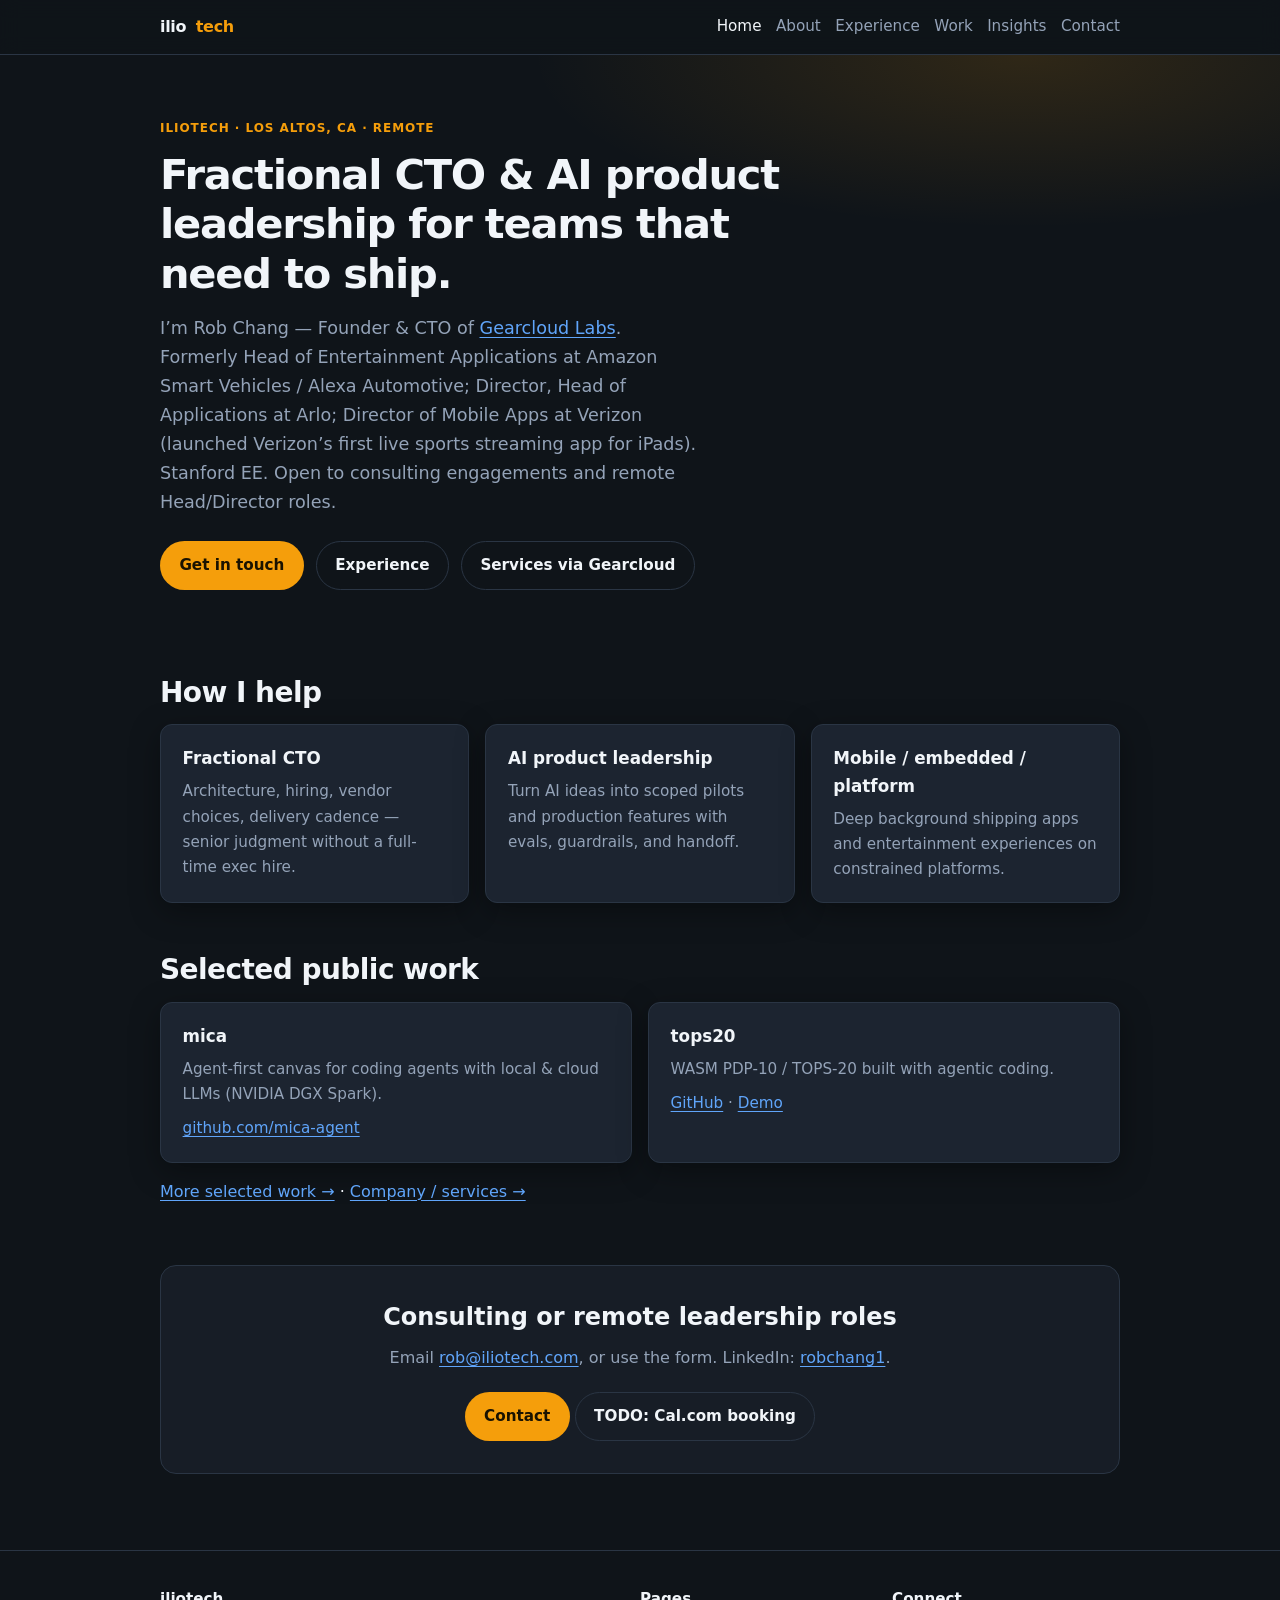
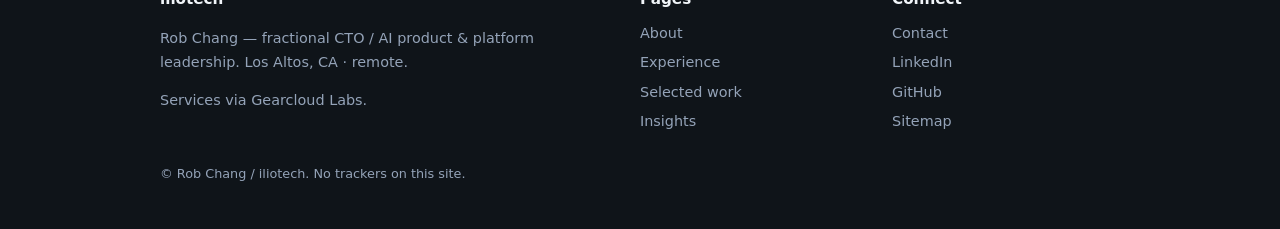
==== index.html @ ff304807 "Initial site" ====
<!DOCTYPE html>
<html lang="en">
<head>
  <meta charset="utf-8">
  <meta name="viewport" content="width=device-width, initial-scale=1">
  <title>Rob Chang — iliotech | Fractional CTO &amp; AI product leadership</title>
  <meta name="description" content="Fractional CTO / AI product &amp; mobile-embedded platform leader. Open to consulting and remote Head/Director roles. Stanford EE. Los Altos, CA.">
  <meta name="author" content="Rob Chang">
  <link rel="canonical" href="https://iliotech.com/">
  <meta name="robots" content="index,follow">
  <meta property="og:type" content="website">
  <meta property="og:site_name" content="iliotech">
  <meta property="og:title" content="Rob Chang — iliotech | Fractional CTO &amp; AI product leadership">
  <meta property="og:description" content="Fractional CTO / AI product &amp; mobile-embedded platform leader. Open to consulting and remote Head/Director roles. Stanford EE. Los Altos, CA.">
  <meta property="og:url" content="https://iliotech.com/">
  <meta property="og:image" content="https://iliotech.com/assets/og-default.svg">
  <meta name="twitter:card" content="summary_large_image">
  <meta name="twitter:title" content="Rob Chang — iliotech | Fractional CTO &amp; AI product leadership">
  <meta name="twitter:description" content="Fractional CTO / AI product &amp; mobile-embedded platform leader. Open to consulting and remote Head/Director roles. Stanford EE. Los Altos, CA.">
  <meta name="twitter:image" content="https://iliotech.com/assets/og-default.svg">
  <link rel="icon" href="./favicon.svg" type="image/svg+xml">
  <link rel="stylesheet" href="./css/styles.css">
  
<script type="application/ld+json">
{
  "@context": "https://schema.org",
  "@graph": [
    {
      "@type": "Person",
      "@id": "https://iliotech.com/#rob",
      "name": "Rob Chang",
      "jobTitle": "Fractional CTO / AI Product & Platform Leader",
      "url": "https://iliotech.com",
      "email": "rob@iliotech.com",
      "address": {
        "@type": "PostalAddress",
        "addressLocality": "Los Altos",
        "addressRegion": "CA",
        "addressCountry": "US"
      },
      "alumniOf": { "@type": "CollegeOrUniversity", "name": "Stanford University" },
      "worksFor": {
        "@type": "Organization",
        "name": "Gearcloud Labs",
        "url": "https://gearcloudlabs.com"
      },
      "sameAs": [
        "https://www.linkedin.com/in/robchang1",
        "https://github.com/robchang",
        "https://gearcloudlabs.com"
      ]
    },
    {
      "@type": "ProfessionalService",
      "@id": "https://iliotech.com/#consulting",
      "name": "iliotech",
      "url": "https://iliotech.com",
      "provider": { "@id": "https://iliotech.com/#rob" },
      "serviceType": [
        "Fractional CTO",
        "AI Product Leadership",
        "Mobile and Embedded Platform Leadership"
      ],
      "areaServed": "US"
    }
  ]
}
</script>

  <!-- TODO: privacy-friendly analytics (Plausible or GoatCounter). Example:
  <script defer data-domain="iliotech.com" src="https://plausible.io/js/script.js"></script>
  -->
</head>

<body>

<a class="skip-link" href="#main">Skip to content</a>
<header class="site-header">
  <div class="wrap nav">
    <a class="brand" href="./">ilio<span class="dot">tech</span></a>
    <button type="button" class="nav-toggle" aria-expanded="false" aria-controls="nav-menu">Menu</button>
    <nav aria-label="Primary" id="nav-menu" class="nav-links-wrap">
      <ul class="nav-links">
        <li><a href="./" aria-current="page">Home</a></li><li><a href="./about/">About</a></li><li><a href="./experience/">Experience</a></li><li><a href="./work/">Work</a></li><li><a href="./insights/">Insights</a></li><li><a href="./contact/">Contact</a></li>
      </ul>
    </nav>
  </div>
</header>

<main id="main">
  <section class="hero">
    <div class="wrap">
      <p class="eyebrow">iliotech &middot; Los Altos, CA &middot; remote</p>
      <h1>Fractional CTO &amp; AI product leadership for teams that need to ship.</h1>
      <p class="lede">I&rsquo;m Rob Chang &mdash; Founder &amp; CTO of <a href="https://gearcloudlabs.com">Gearcloud Labs</a>. Formerly Head of Entertainment Applications at Amazon Smart Vehicles / Alexa Automotive; Director, Head of Applications at Arlo; Director of Mobile Apps at Verizon (launched Verizon&rsquo;s first live sports streaming app for iPads). Stanford EE. Open to consulting engagements and remote Head/Director roles.</p>
      <div class="hero-cta">
        <a class="btn btn-primary" href="./contact/" data-utm-pass>Get in touch</a>
        <a class="btn btn-ghost" href="./experience/">Experience</a>
        <a class="btn btn-ghost" href="https://gearcloudlabs.com/offers/">Services via Gearcloud</a>
      </div>
    </div>
  </section>

  <section class="section">
    <div class="wrap">
      <h2 class="section-title">How I help</h2>
      <div class="grid-3">
        <article class="card">
          <h3>Fractional CTO</h3>
          <p>Architecture, hiring, vendor choices, delivery cadence &mdash; senior judgment without a full-time exec hire.</p>
        </article>
        <article class="card">
          <h3>AI product leadership</h3>
          <p>Turn AI ideas into scoped pilots and production features with evals, guardrails, and handoff.</p>
        </article>
        <article class="card">
          <h3>Mobile / embedded / platform</h3>
          <p>Deep background shipping apps and entertainment experiences on constrained platforms.</p>
        </article>
      </div>
    </div>
  </section>

  <section class="section" style="padding-top:0">
    <div class="wrap">
      <h2 class="section-title">Selected public work</h2>
      <div class="grid-2">
        <article class="card">
          <h3>mica</h3>
          <p>Agent-first canvas for coding agents with local &amp; cloud LLMs (NVIDIA DGX Spark).</p>
          <p style="margin-top:.6rem"><a href="https://github.com/mica-agent" rel="noopener">github.com/mica-agent</a></p>
        </article>
        <article class="card">
          <h3>tops20</h3>
          <p>WASM PDP-10 / TOPS-20 built with agentic coding.</p>
          <p style="margin-top:.6rem"><a href="https://github.com/robchang/tops20" rel="noopener">GitHub</a> &middot; <a href="https://huggingface.co/spaces/robchang/tops20" rel="noopener">Demo</a></p>
        </article>
      </div>
      <p style="margin-top:1rem"><a href="./work/">More selected work &rarr;</a> &middot; <a href="https://gearcloudlabs.com">Company / services &rarr;</a></p>
    </div>
  </section>

  <section class="section" style="padding-top:0">
    <div class="wrap">
      <div class="cta-band">
        <h2>Consulting or remote leadership roles</h2>
        <p>Email <a href="mailto:rob@iliotech.com">rob@iliotech.com</a>, or use the form. LinkedIn: <a href="https://www.linkedin.com/in/robchang1" rel="noopener">robchang1</a>.</p>
        <a class="btn btn-primary" href="./contact/" data-utm-pass>Contact</a>
        <a class="btn btn-ghost" href="#TODO-cal-com-booking-link">TODO: Cal.com booking</a>
      </div>
    </div>
  </section>
</main>

<footer class="site-footer">
  <div class="wrap footer-grid">
    <div>
      <h4>iliotech</h4>
      <p>Rob Chang &mdash; fractional CTO / AI product &amp; platform leadership. Los Altos, CA &middot; remote.</p>
      <p>Services via <a href="https://gearcloudlabs.com">Gearcloud Labs</a>.</p>
    </div>
    <div>
      <h4>Pages</h4>
      <ul>
        <li><a href="./about/">About</a></li>
        <li><a href="./experience/">Experience</a></li>
        <li><a href="./work/">Selected work</a></li>
        <li><a href="./insights/">Insights</a></li>
      </ul>
    </div>
    <div>
      <h4>Connect</h4>
      <ul>
        <li><a href="./contact/">Contact</a></li>
        <li><a href="https://www.linkedin.com/in/robchang1" rel="noopener">LinkedIn</a></li>
        <li><a href="https://github.com/robchang" rel="noopener">GitHub</a></li>
        <li><a href="./sitemap.xml">Sitemap</a></li>
      </ul>
    </div>
  </div>
  <div class="wrap" style="margin-top:1.5rem;font-size:.8rem">
    <p>&copy; Rob Chang / iliotech. No trackers on this site.</p>
  </div>
</footer>
<script src="./js/main.js" defer></script>

</body>
</html>
---- css/styles.css ----
/* iliotech — personal consulting brand; related to Gearcloud but warmer */
:root {
  --bg: #0f1419;
  --bg-elev: #171d26;
  --bg-card: #1c2430;
  --border: #2a3544;
  --text: #f1f5f9;
  --muted: #94a3b8;
  --accent: #f59e0b;
  --accent-2: #60a5fa;
  --accent-soft: rgba(245, 158, 11, 0.12);
  --warn: #fbbf24;
  --radius: 12px;
  --max: 960px;
  --font: system-ui, -apple-system, "Segoe UI", Roboto, Ubuntu, Cantarell, "Noto Sans", sans-serif;
  --mono: ui-monospace, "SF Mono", Menlo, Consolas, monospace;
  --shadow: 0 8px 30px rgba(0,0,0,.35);
}
*, *::before, *::after { box-sizing: border-box; }
html { scroll-behavior: smooth; }
body {
  margin: 0; font-family: var(--font); background: var(--bg); color: var(--text);
  line-height: 1.65; -webkit-font-smoothing: antialiased;
}
img, svg { max-width: 100%; height: auto; display: block; }
a { color: var(--accent-2); text-decoration-thickness: 1px; text-underline-offset: 3px; }
a:hover { color: var(--accent); }
a:focus-visible, button:focus-visible, input:focus-visible, textarea:focus-visible {
  outline: 2px solid var(--accent); outline-offset: 3px;
}
.skip-link {
  position: absolute; left: -9999px; top: 0; background: var(--accent); color: #1a1200;
  padding: .5rem 1rem; z-index: 100;
}
.skip-link:focus { left: 1rem; top: 1rem; }
.wrap { width: min(100% - 2rem, var(--max)); margin-inline: auto; }
.site-header {
  position: sticky; top: 0; z-index: 50;
  background: rgba(15,20,25,.9); backdrop-filter: blur(10px);
  border-bottom: 1px solid var(--border);
}
.nav {
  display: flex; align-items: center; justify-content: space-between;
  gap: 1rem; padding: .85rem 0; flex-wrap: wrap;
}
.brand {
  display: flex; align-items: center; gap: .6rem;
  color: var(--text); text-decoration: none; font-weight: 700; letter-spacing: -.02em;
}
.brand span.dot { color: var(--accent); }
.nav-links {
  display: flex; flex-wrap: wrap; gap: .35rem .9rem; list-style: none; margin: 0; padding: 0;
  font-size: .95rem;
}
.nav-links a { color: var(--muted); text-decoration: none; }
.nav-links a:hover, .nav-links a[aria-current="page"] { color: var(--text); }
.btn {
  display: inline-flex; align-items: center; justify-content: center; gap: .4rem;
  padding: .7rem 1.15rem; border-radius: 999px; border: 1px solid transparent;
  font-weight: 600; font-size: .95rem; text-decoration: none; cursor: pointer;
  transition: transform .15s ease, background .15s ease;
}
.btn:hover { transform: translateY(-1px); }
.btn-primary { background: var(--accent); color: #1a1200; }
.btn-primary:hover { background: #fbbf24; color: #1a1200; }
.btn-ghost { background: transparent; color: var(--text); border-color: var(--border); }
.btn-ghost:hover { border-color: var(--accent); color: var(--accent); }
.hero {
  padding: 3.25rem 0 2.25rem;
  background: radial-gradient(ellipse 70% 55% at 80% 0%, rgba(245,158,11,.14), transparent 55%);
}
.hero h1 {
  font-size: clamp(1.75rem, 4.5vw, 2.6rem); line-height: 1.18;
  letter-spacing: -.03em; margin: 0 0 1rem; max-width: 22ch;
}
.hero .lede { font-size: 1.1rem; color: var(--muted); max-width: 48ch; margin: 0 0 1.5rem; }
.hero-cta { display: flex; flex-wrap: wrap; gap: .75rem; }
.eyebrow {
  display: inline-block; font-size: .75rem; font-weight: 700; letter-spacing: .08em;
  text-transform: uppercase; color: var(--accent); margin-bottom: .75rem;
}
.section { padding: 2.75rem 0; }
.section-title { font-size: clamp(1.35rem, 3vw, 1.75rem); letter-spacing: -.02em; margin: 0 0 .5rem; }
.section-sub { color: var(--muted); margin: 0 0 1.5rem; max-width: 55ch; }
.grid-2, .grid-3 { display: grid; gap: 1rem; }
@media (min-width: 640px) {
  .grid-2 { grid-template-columns: repeat(2, 1fr); }
  .grid-3 { grid-template-columns: repeat(2, 1fr); }
}
@media (min-width: 900px) { .grid-3 { grid-template-columns: repeat(3, 1fr); } }
.card {
  background: var(--bg-card); border: 1px solid var(--border);
  border-radius: var(--radius); padding: 1.25rem 1.35rem; box-shadow: var(--shadow);
}
.card h3 { margin: 0 0 .4rem; font-size: 1.05rem; }
.card p { margin: 0; color: var(--muted); font-size: .95rem; }
.todo {
  border: 1px dashed var(--warn); background: rgba(251,191,36,.08);
  color: var(--warn); padding: .65rem .85rem; border-radius: 8px; font-size: .85rem; margin: .75rem 0;
}
.proof-slot {
  min-height: 4rem; display: flex; align-items: center; justify-content: center;
  border: 1px dashed var(--border); border-radius: var(--radius);
  color: var(--muted); font-size: .85rem; text-align: center; padding: 1rem;
}
.site-footer {
  border-top: 1px solid var(--border); padding: 2.25rem 0 2rem; margin-top: 2rem;
  color: var(--muted); font-size: .9rem;
}
.footer-grid { display: grid; gap: 1.5rem; }
@media (min-width: 700px) { .footer-grid { grid-template-columns: 2fr 1fr 1fr; } }
.footer-grid h4 { color: var(--text); margin: 0 0 .6rem; font-size: .95rem; }
.footer-grid ul { list-style: none; margin: 0; padding: 0; }
.footer-grid li { margin: .35rem 0; }
.footer-grid a { color: var(--muted); text-decoration: none; }
.footer-grid a:hover { color: var(--accent); }
.cta-band {
  background: var(--bg-elev); border: 1px solid var(--border);
  border-radius: calc(var(--radius) + 4px); padding: 2rem 1.5rem; text-align: center;
}
.cta-band h2 { margin: 0 0 .5rem; }
.cta-band p { color: var(--muted); margin: 0 0 1.25rem; }
.prose { max-width: 65ch; }
.prose h2 { margin-top: 2rem; }
.timeline { border-left: 2px solid var(--border); padding-left: 1.25rem; margin: 0; }
.timeline li { list-style: none; margin: 0 0 1.5rem; position: relative; }
.timeline li::before {
  content: ""; position: absolute; left: -1.55rem; top: .4rem;
  width: .65rem; height: .65rem; border-radius: 50%; background: var(--accent);
}
.form label { display: block; font-weight: 600; margin: .85rem 0 .35rem; font-size: .9rem; }
.form input, .form textarea {
  width: 100%; padding: .7rem .85rem; border-radius: 8px;
  border: 1px solid var(--border); background: var(--bg-elev); color: var(--text); font: inherit;
}
.form textarea { min-height: 120px; resize: vertical; }
.form .row { display: grid; gap: .75rem; }
@media (min-width: 640px) { .form .row { grid-template-columns: 1fr 1fr; } }
.post-list { list-style: none; margin: 0; padding: 0; }
.post-list li { border-bottom: 1px solid var(--border); padding: 1.1rem 0; }
.post-list a { color: var(--text); text-decoration: none; font-weight: 600; }
.post-list a:hover { color: var(--accent); }
.post-list .date { font-size: .85rem; color: var(--muted); }
.article-header { padding: 2.5rem 0 1rem; }
.article-header h1 { margin: .5rem 0 0; font-size: clamp(1.55rem, 4vw, 2.2rem); letter-spacing: -.02em; }
.headshot-slot {
  width: 120px; height: 120px; border-radius: 50%; border: 2px dashed var(--border);
  display: flex; align-items: center; justify-content: center; color: var(--muted);
  font-size: .75rem; text-align: center; background: var(--bg-elev); flex-shrink: 0;
}
.bio-row { display: flex; flex-wrap: wrap; gap: 1.5rem; align-items: flex-start; }
.tag-list { display: flex; flex-wrap: wrap; gap: .4rem; margin: .75rem 0 0; padding: 0; list-style: none; }
.tag-list li {
  font-size: .75rem; padding: .2rem .55rem; border-radius: 6px;
  background: var(--bg-elev); border: 1px solid var(--border); color: var(--muted);
}
.card .price { margin-top: .85rem; font-family: var(--mono); font-size: .9rem; color: var(--accent); }

/* Mobile nav: CSS-only disclosure */
.nav-toggle { display: none; }
@media (max-width: 820px) {
  .nav { align-items: flex-start; }
  .nav-toggle {
    display: inline-flex; align-items: center; gap: .4rem;
    background: transparent; border: 1px solid var(--border); color: var(--text);
    border-radius: 8px; padding: .45rem .7rem; font: inherit; cursor: pointer;
  }
  .nav-links-wrap { display: none; width: 100%; }
  .nav-links-wrap.is-open { display: block; }
  .nav-links { flex-direction: column; gap: .15rem; padding: .5rem 0 .25rem; }
  .nav-links a { display: block; padding: .45rem 0; }
}
@media (min-width: 821px) {
  .nav-toggle { display: none !important; }
  .nav-links-wrap { display: block !important; }
}
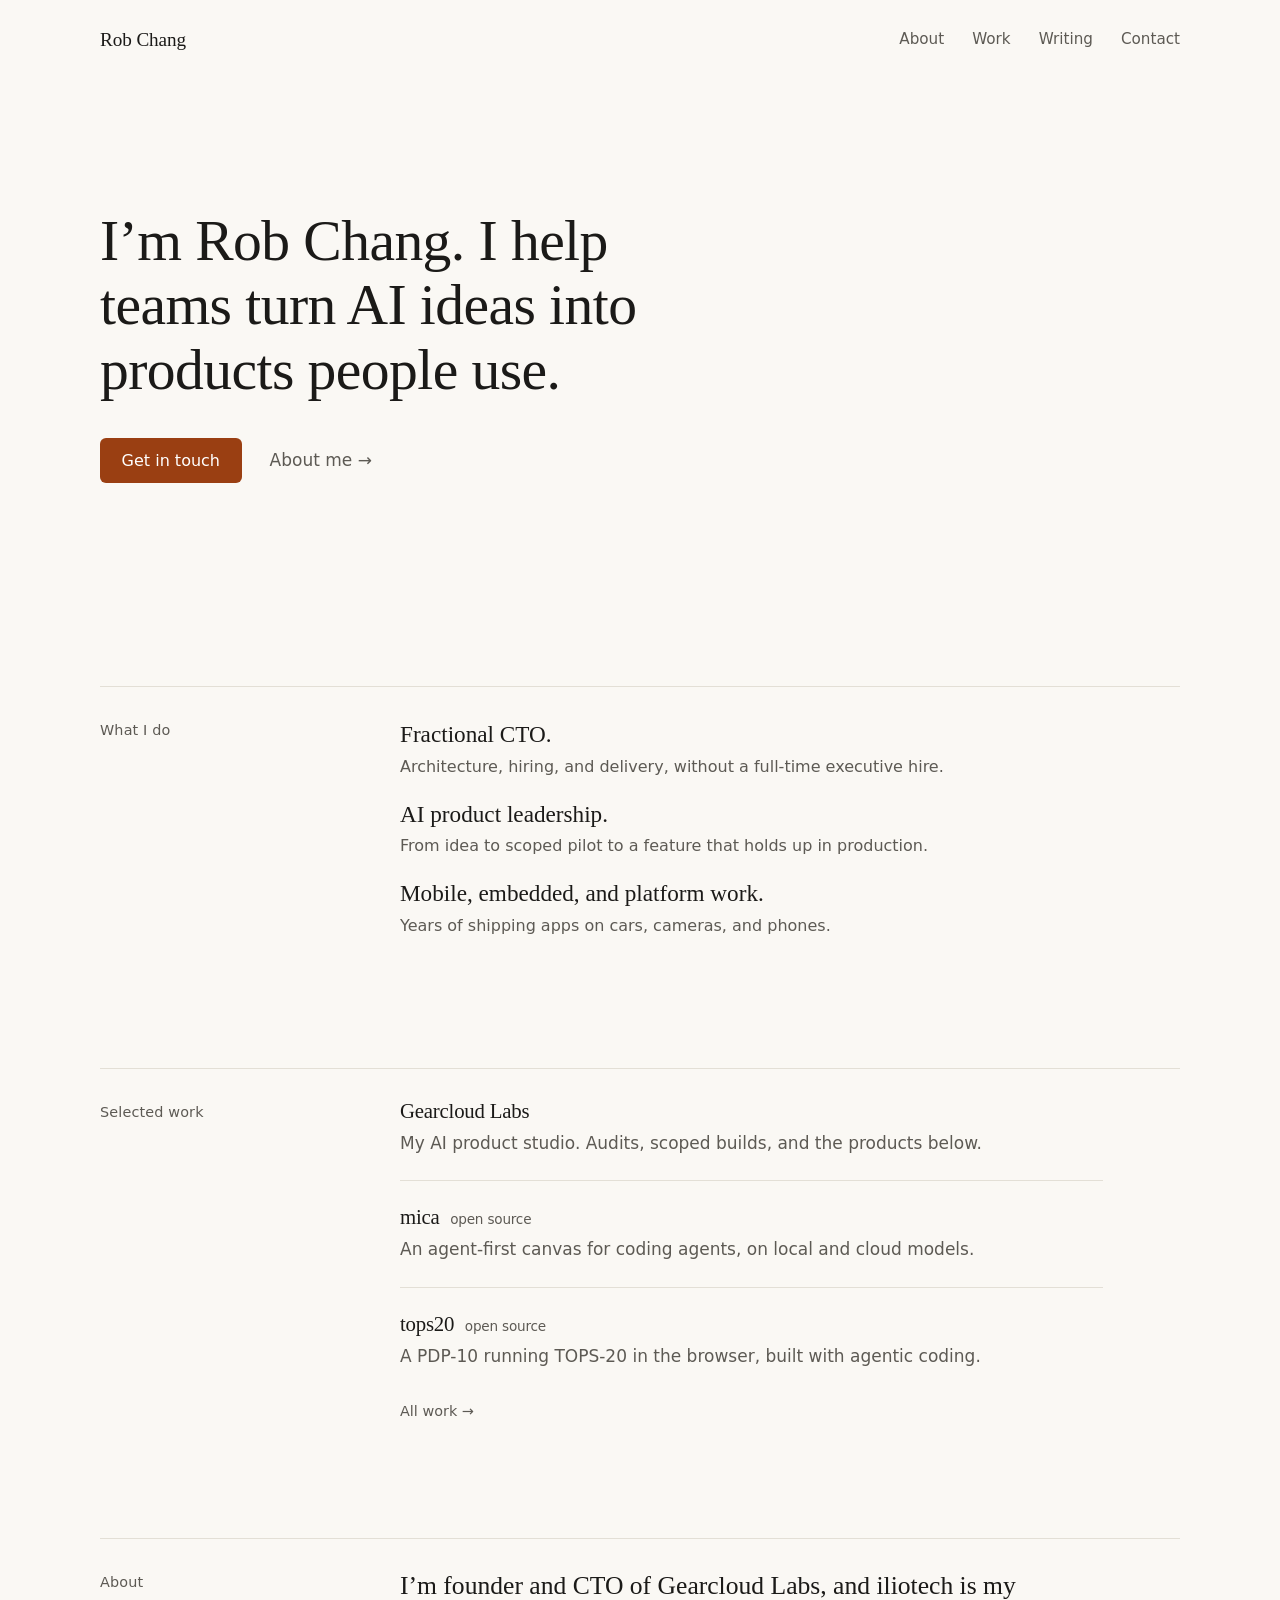
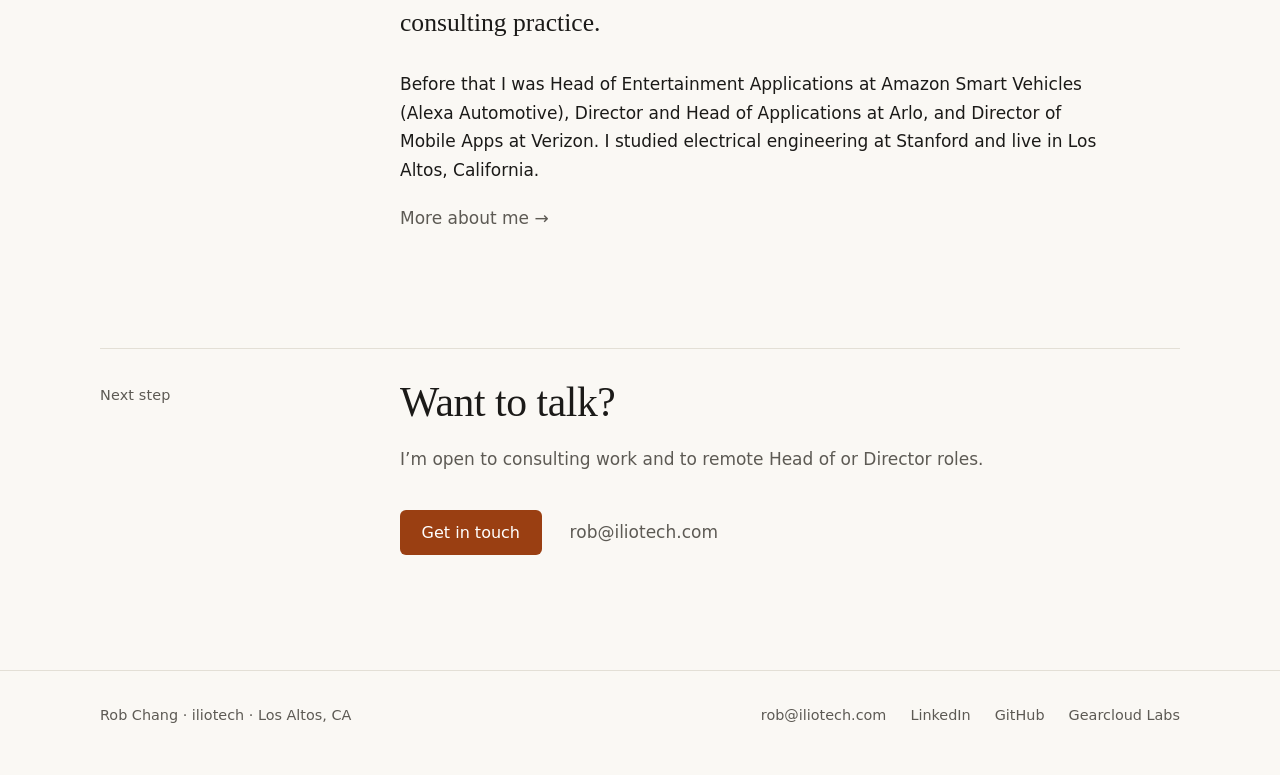
==== commit d759705b: "v2 redesign: calm editorial layout, lighter palette, shorter copy, 4-5 item nav" ====
--- a/index.html
+++ b/index.html
@@ -3,24 +3,24 @@
 <head>
   <meta charset="utf-8">
   <meta name="viewport" content="width=device-width, initial-scale=1">
-  <title>Rob Chang — iliotech | Fractional CTO &amp; AI product leadership</title>
-  <meta name="description" content="Fractional CTO / AI product &amp; mobile-embedded platform leader. Open to consulting and remote Head/Director roles. Stanford EE. Los Altos, CA.">
+  <title>Rob Chang — iliotech | Fractional CTO and AI product leadership</title>
+  <meta name="description" content="Rob Chang: fractional CTO and AI product leader. Founder &amp; CTO of Gearcloud Labs; previously Amazon Alexa Automotive, Arlo, Verizon. Stanford EE.">
   <meta name="author" content="Rob Chang">
   <link rel="canonical" href="https://iliotech.com/">
   <meta name="robots" content="index,follow">
+  <meta name="theme-color" content="#faf8f4">
   <meta property="og:type" content="website">
   <meta property="og:site_name" content="iliotech">
-  <meta property="og:title" content="Rob Chang — iliotech | Fractional CTO &amp; AI product leadership">
-  <meta property="og:description" content="Fractional CTO / AI product &amp; mobile-embedded platform leader. Open to consulting and remote Head/Director roles. Stanford EE. Los Altos, CA.">
+  <meta property="og:title" content="Rob Chang — iliotech | Fractional CTO and AI product leadership">
+  <meta property="og:description" content="Rob Chang: fractional CTO and AI product leader. Founder &amp; CTO of Gearcloud Labs; previously Amazon Alexa Automotive, Arlo, Verizon. Stanford EE.">
   <meta property="og:url" content="https://iliotech.com/">
   <meta property="og:image" content="https://iliotech.com/assets/og-default.svg">
   <meta name="twitter:card" content="summary_large_image">
-  <meta name="twitter:title" content="Rob Chang — iliotech | Fractional CTO &amp; AI product leadership">
-  <meta name="twitter:description" content="Fractional CTO / AI product &amp; mobile-embedded platform leader. Open to consulting and remote Head/Director roles. Stanford EE. Los Altos, CA.">
+  <meta name="twitter:title" content="Rob Chang — iliotech | Fractional CTO and AI product leadership">
+  <meta name="twitter:description" content="Rob Chang: fractional CTO and AI product leader. Founder &amp; CTO of Gearcloud Labs; previously Amazon Alexa Automotive, Arlo, Verizon. Stanford EE.">
   <meta name="twitter:image" content="https://iliotech.com/assets/og-default.svg">
   <link rel="icon" href="./favicon.svg" type="image/svg+xml">
   <link rel="stylesheet" href="./css/styles.css">
-  
 <script type="application/ld+json">
 {
   "@context": "https://schema.org",
@@ -71,118 +71,96 @@
   <script defer data-domain="iliotech.com" src="https://plausible.io/js/script.js"></script>
   -->
 </head>
-
 <body>
-
 <a class="skip-link" href="#main">Skip to content</a>
 <header class="site-header">
   <div class="wrap nav">
-    <a class="brand" href="./">ilio<span class="dot">tech</span></a>
+    <a class="brand" href="./">Rob Chang</a>
     <button type="button" class="nav-toggle" aria-expanded="false" aria-controls="nav-menu">Menu</button>
     <nav aria-label="Primary" id="nav-menu" class="nav-links-wrap">
-      <ul class="nav-links">
-        <li><a href="./" aria-current="page">Home</a></li><li><a href="./about/">About</a></li><li><a href="./experience/">Experience</a></li><li><a href="./work/">Work</a></li><li><a href="./insights/">Insights</a></li><li><a href="./contact/">Contact</a></li>
-      </ul>
+      <ul class="nav-links"><li><a href="./about/">About</a></li><li><a href="./work/">Work</a></li><li><a href="./insights/">Writing</a></li><li><a href="./contact/">Contact</a></li></ul>
     </nav>
   </div>
 </header>
 
 <main id="main">
+
   <section class="hero">
     <div class="wrap">
-      <p class="eyebrow">iliotech &middot; Los Altos, CA &middot; remote</p>
-      <h1>Fractional CTO &amp; AI product leadership for teams that need to ship.</h1>
-      <p class="lede">I&rsquo;m Rob Chang &mdash; Founder &amp; CTO of <a href="https://gearcloudlabs.com">Gearcloud Labs</a>. Formerly Head of Entertainment Applications at Amazon Smart Vehicles / Alexa Automotive; Director, Head of Applications at Arlo; Director of Mobile Apps at Verizon (launched Verizon&rsquo;s first live sports streaming app for iPads). Stanford EE. Open to consulting engagements and remote Head/Director roles.</p>
-      <div class="hero-cta">
-        <a class="btn btn-primary" href="./contact/" data-utm-pass>Get in touch</a>
-        <a class="btn btn-ghost" href="./experience/">Experience</a>
-        <a class="btn btn-ghost" href="https://gearcloudlabs.com/offers/">Services via Gearcloud</a>
+      <h1>I&rsquo;m Rob Chang. I help teams turn AI ideas into products people use.</h1>
+      <div class="actions"><a class="btn" href="./contact/" data-utm-pass>Get in touch</a>
+        <a class="quiet arrow" href="./about/">About me</a></div>
+    </div>
+  </section>
+  <section class="section ">
+    <div class="wrap split">
+      <h2 class="label">What I do</h2>
+      <div class="body">
+        <ul class="lines">
+          <li>Fractional CTO.<span>Architecture, hiring, and delivery, without a full-time executive hire.</span></li>
+          <li>AI product leadership.<span>From idea to scoped pilot to a feature that holds up in production.</span></li>
+          <li>Mobile, embedded, and platform work.<span>Years of shipping apps on cars, cameras, and phones.</span></li>
+        </ul>
       </div>
     </div>
   </section>
 
-  <section class="section">
-    <div class="wrap">
-      <h2 class="section-title">How I help</h2>
-      <div class="grid-3">
-        <article class="card">
-          <h3>Fractional CTO</h3>
-          <p>Architecture, hiring, vendor choices, delivery cadence &mdash; senior judgment without a full-time exec hire.</p>
-        </article>
-        <article class="card">
-          <h3>AI product leadership</h3>
-          <p>Turn AI ideas into scoped pilots and production features with evals, guardrails, and handoff.</p>
-        </article>
-        <article class="card">
-          <h3>Mobile / embedded / platform</h3>
-          <p>Deep background shipping apps and entertainment experiences on constrained platforms.</p>
-        </article>
+  <section class="section ">
+    <div class="wrap split">
+      <h2 class="label">Selected work</h2>
+      <div class="body">
+        <ul class="rows">
+          <li>
+            <h3><a href="https://gearcloudlabs.com" rel="noopener">Gearcloud Labs</a></h3>
+            <p>My AI product studio. Audits, scoped builds, and the products below.</p>
+          </li>
+          <li>
+            <h3><a href="https://github.com/mica-agent" rel="noopener">mica</a> <span class="tag">open source</span></h3>
+            <p>An agent-first canvas for coding agents, on local and cloud models.</p>
+          </li>
+          <li>
+            <h3><a href="https://github.com/robchang/tops20" rel="noopener">tops20</a> <span class="tag">open source</span></h3>
+            <p>A PDP-10 running TOPS-20 in the browser, built with agentic coding.</p>
+          </li>
+        </ul>
+        <p class="small" style="margin-top:1.75rem"><a class="quiet arrow" href="./work/">All work</a></p>
       </div>
     </div>
   </section>
 
-  <section class="section" style="padding-top:0">
-    <div class="wrap">
-      <h2 class="section-title">Selected public work</h2>
-      <div class="grid-2">
-        <article class="card">
-          <h3>mica</h3>
-          <p>Agent-first canvas for coding agents with local &amp; cloud LLMs (NVIDIA DGX Spark).</p>
-          <p style="margin-top:.6rem"><a href="https://github.com/mica-agent" rel="noopener">github.com/mica-agent</a></p>
-        </article>
-        <article class="card">
-          <h3>tops20</h3>
-          <p>WASM PDP-10 / TOPS-20 built with agentic coding.</p>
-          <p style="margin-top:.6rem"><a href="https://github.com/robchang/tops20" rel="noopener">GitHub</a> &middot; <a href="https://huggingface.co/spaces/robchang/tops20" rel="noopener">Demo</a></p>
-        </article>
+  <section class="section ">
+    <div class="wrap split">
+      <h2 class="label">About</h2>
+      <div class="body">
+        <p class="big">I&rsquo;m founder and CTO of Gearcloud Labs, and iliotech is my consulting practice.</p>
+        <p>Before that I was Head of Entertainment Applications at Amazon Smart Vehicles (Alexa Automotive), Director and Head of Applications at Arlo, and Director of Mobile Apps at Verizon. I studied electrical engineering at Stanford and live in Los Altos, California.</p>
+        <p><a class="quiet arrow" href="./about/">More about me</a></p>
       </div>
-      <p style="margin-top:1rem"><a href="./work/">More selected work &rarr;</a> &middot; <a href="https://gearcloudlabs.com">Company / services &rarr;</a></p>
     </div>
   </section>
 
-  <section class="section" style="padding-top:0">
-    <div class="wrap">
-      <div class="cta-band">
-        <h2>Consulting or remote leadership roles</h2>
-        <p>Email <a href="mailto:rob@iliotech.com">rob@iliotech.com</a>, or use the form. LinkedIn: <a href="https://www.linkedin.com/in/robchang1" rel="noopener">robchang1</a>.</p>
-        <a class="btn btn-primary" href="./contact/" data-utm-pass>Contact</a>
-        <a class="btn btn-ghost" href="#TODO-cal-com-booking-link">TODO: Cal.com booking</a>
+  <section class="closing">
+    <div class="wrap split">
+      <p class="label">Next step</p>
+      <div class="body">
+        <h2>Want to talk?</h2>
+        <p class="muted">I&rsquo;m open to consulting work and to remote Head of or Director roles.</p>
+        <div class="actions">
+          <a class="btn" href="./contact/" data-utm-pass>Get in touch</a>
+          <a class="quiet" href="mailto:rob@iliotech.com">rob@iliotech.com</a>
+        </div>
+        <!-- TODO: swap the contact link for a Cal.com (or similar) booking URL when ready. -->
       </div>
     </div>
   </section>
 </main>
 
 <footer class="site-footer">
-  <div class="wrap footer-grid">
-    <div>
-      <h4>iliotech</h4>
-      <p>Rob Chang &mdash; fractional CTO / AI product &amp; platform leadership. Los Altos, CA &middot; remote.</p>
-      <p>Services via <a href="https://gearcloudlabs.com">Gearcloud Labs</a>.</p>
-    </div>
-    <div>
-      <h4>Pages</h4>
-      <ul>
-        <li><a href="./about/">About</a></li>
-        <li><a href="./experience/">Experience</a></li>
-        <li><a href="./work/">Selected work</a></li>
-        <li><a href="./insights/">Insights</a></li>
-      </ul>
-    </div>
-    <div>
-      <h4>Connect</h4>
-      <ul>
-        <li><a href="./contact/">Contact</a></li>
-        <li><a href="https://www.linkedin.com/in/robchang1" rel="noopener">LinkedIn</a></li>
-        <li><a href="https://github.com/robchang" rel="noopener">GitHub</a></li>
-        <li><a href="./sitemap.xml">Sitemap</a></li>
-      </ul>
-    </div>
-  </div>
-  <div class="wrap" style="margin-top:1.5rem;font-size:.8rem">
-    <p>&copy; Rob Chang / iliotech. No trackers on this site.</p>
+  <div class="wrap footer-inner">
+    <p>Rob Chang &middot; iliotech &middot; Los Altos, CA</p>
+    <ul class="footer-links"><li><a href="mailto:rob@iliotech.com">rob@iliotech.com</a></li> <li><a href="https://www.linkedin.com/in/robchang1" rel="noopener">LinkedIn</a></li> <li><a href="https://github.com/robchang" rel="noopener">GitHub</a></li> <li><a href="https://gearcloudlabs.com" rel="noopener">Gearcloud Labs</a></li></ul>
   </div>
 </footer>
 <script src="./js/main.js" defer></script>
-
 </body>
 </html>
--- a/css/styles.css
+++ b/css/styles.css
@@ -1,176 +1,152 @@
-/* iliotech — personal consulting brand; related to Gearcloud but warmer */
+/* v2 editorial design: warm paper, ink text, one accent. No build step. */
 :root {
-  --bg: #0f1419;
-  --bg-elev: #171d26;
-  --bg-card: #1c2430;
-  --border: #2a3544;
-  --text: #f1f5f9;
-  --muted: #94a3b8;
-  --accent: #f59e0b;
-  --accent-2: #60a5fa;
-  --accent-soft: rgba(245, 158, 11, 0.12);
-  --warn: #fbbf24;
-  --radius: 12px;
-  --max: 960px;
-  --font: system-ui, -apple-system, "Segoe UI", Roboto, Ubuntu, Cantarell, "Noto Sans", sans-serif;
-  --mono: ui-monospace, "SF Mono", Menlo, Consolas, monospace;
-  --shadow: 0 8px 30px rgba(0,0,0,.35);
+  --bg: #faf8f4;
+  --text: #1b1a18;
+  --muted: #5d5a54;
+  --rule: #e3dfd6;
+  --accent: #9a3f12;
+  --accent-hover: #7a3110;
+  --accent-soft: rgba(154,63,18,.08);
+  --serif: "Iowan Old Style", "Palatino Linotype", Palatino, Charter, "Bitstream Charter", "Sitka Text", Cambria, Georgia, serif;
+  --sans: system-ui, -apple-system, "Segoe UI", Roboto, "Helvetica Neue", Arial, sans-serif;
+  --max: 1080px;
+  --measure: 65ch;
+  --space: clamp(4rem, 9vw, 7.5rem);
 }
 *, *::before, *::after { box-sizing: border-box; }
-html { scroll-behavior: smooth; }
+html { -webkit-text-size-adjust: 100%; }
 body {
-  margin: 0; font-family: var(--font); background: var(--bg); color: var(--text);
-  line-height: 1.65; -webkit-font-smoothing: antialiased;
+  margin: 0; background: var(--bg); color: var(--text);
+  font-family: var(--sans); font-size: 1.0625rem; line-height: 1.7;
+  -webkit-font-smoothing: antialiased; text-rendering: optimizeLegibility;
 }
 img, svg { max-width: 100%; height: auto; display: block; }
-a { color: var(--accent-2); text-decoration-thickness: 1px; text-underline-offset: 3px; }
-a:hover { color: var(--accent); }
-a:focus-visible, button:focus-visible, input:focus-visible, textarea:focus-visible {
-  outline: 2px solid var(--accent); outline-offset: 3px;
-}
-.skip-link {
-  position: absolute; left: -9999px; top: 0; background: var(--accent); color: #1a1200;
-  padding: .5rem 1rem; z-index: 100;
-}
+p { margin: 0 0 1.1em; }
+p:last-child { margin-bottom: 0; }
+a { color: var(--text); text-decoration-line: underline; text-decoration-color: var(--rule);
+    text-decoration-thickness: 1px; text-underline-offset: .22em; transition: color .15s, text-decoration-color .15s; }
+a:hover { color: var(--accent); text-decoration-color: currentColor; }
+:focus-visible { outline: 2px solid var(--accent); outline-offset: 3px; border-radius: 2px; }
+.skip-link { position: absolute; left: -9999px; top: 0; background: var(--text); color: var(--bg); padding: .5rem 1rem; z-index: 100; }
 .skip-link:focus { left: 1rem; top: 1rem; }
-.wrap { width: min(100% - 2rem, var(--max)); margin-inline: auto; }
-.site-header {
-  position: sticky; top: 0; z-index: 50;
-  background: rgba(15,20,25,.9); backdrop-filter: blur(10px);
-  border-bottom: 1px solid var(--border);
-}
-.nav {
-  display: flex; align-items: center; justify-content: space-between;
-  gap: 1rem; padding: .85rem 0; flex-wrap: wrap;
-}
-.brand {
-  display: flex; align-items: center; gap: .6rem;
-  color: var(--text); text-decoration: none; font-weight: 700; letter-spacing: -.02em;
-}
-.brand span.dot { color: var(--accent); }
-.nav-links {
-  display: flex; flex-wrap: wrap; gap: .35rem .9rem; list-style: none; margin: 0; padding: 0;
-  font-size: .95rem;
-}
+.wrap { width: min(100% - 2.5rem, var(--max)); margin-inline: auto; }
+
+/* Header */
+.site-header { padding: 1.5rem 0; }
+.nav { display: flex; align-items: center; justify-content: space-between; gap: 1rem; flex-wrap: wrap; }
+.brand { font-family: var(--serif); font-size: 1.2rem; text-decoration: none; color: var(--text); letter-spacing: -.005em; }
+.brand:hover { color: var(--text); }
+.brand .dot { color: var(--accent); }
+.nav-links { display: flex; gap: 1.75rem; list-style: none; margin: 0; padding: 0; font-size: .95rem; }
 .nav-links a { color: var(--muted); text-decoration: none; }
 .nav-links a:hover, .nav-links a[aria-current="page"] { color: var(--text); }
-.btn {
-  display: inline-flex; align-items: center; justify-content: center; gap: .4rem;
-  padding: .7rem 1.15rem; border-radius: 999px; border: 1px solid transparent;
-  font-weight: 600; font-size: .95rem; text-decoration: none; cursor: pointer;
-  transition: transform .15s ease, background .15s ease;
-}
-.btn:hover { transform: translateY(-1px); }
-.btn-primary { background: var(--accent); color: #1a1200; }
-.btn-primary:hover { background: #fbbf24; color: #1a1200; }
-.btn-ghost { background: transparent; color: var(--text); border-color: var(--border); }
-.btn-ghost:hover { border-color: var(--accent); color: var(--accent); }
-.hero {
-  padding: 3.25rem 0 2.25rem;
-  background: radial-gradient(ellipse 70% 55% at 80% 0%, rgba(245,158,11,.14), transparent 55%);
-}
-.hero h1 {
-  font-size: clamp(1.75rem, 4.5vw, 2.6rem); line-height: 1.18;
-  letter-spacing: -.03em; margin: 0 0 1rem; max-width: 22ch;
-}
-.hero .lede { font-size: 1.1rem; color: var(--muted); max-width: 48ch; margin: 0 0 1.5rem; }
-.hero-cta { display: flex; flex-wrap: wrap; gap: .75rem; }
-.eyebrow {
-  display: inline-block; font-size: .75rem; font-weight: 700; letter-spacing: .08em;
-  text-transform: uppercase; color: var(--accent); margin-bottom: .75rem;
-}
-.section { padding: 2.75rem 0; }
-.section-title { font-size: clamp(1.35rem, 3vw, 1.75rem); letter-spacing: -.02em; margin: 0 0 .5rem; }
-.section-sub { color: var(--muted); margin: 0 0 1.5rem; max-width: 55ch; }
-.grid-2, .grid-3 { display: grid; gap: 1rem; }
-@media (min-width: 640px) {
-  .grid-2 { grid-template-columns: repeat(2, 1fr); }
-  .grid-3 { grid-template-columns: repeat(2, 1fr); }
-}
-@media (min-width: 900px) { .grid-3 { grid-template-columns: repeat(3, 1fr); } }
-.card {
-  background: var(--bg-card); border: 1px solid var(--border);
-  border-radius: var(--radius); padding: 1.25rem 1.35rem; box-shadow: var(--shadow);
-}
-.card h3 { margin: 0 0 .4rem; font-size: 1.05rem; }
-.card p { margin: 0; color: var(--muted); font-size: .95rem; }
-.todo {
-  border: 1px dashed var(--warn); background: rgba(251,191,36,.08);
-  color: var(--warn); padding: .65rem .85rem; border-radius: 8px; font-size: .85rem; margin: .75rem 0;
-}
-.proof-slot {
-  min-height: 4rem; display: flex; align-items: center; justify-content: center;
-  border: 1px dashed var(--border); border-radius: var(--radius);
-  color: var(--muted); font-size: .85rem; text-align: center; padding: 1rem;
-}
-.site-footer {
-  border-top: 1px solid var(--border); padding: 2.25rem 0 2rem; margin-top: 2rem;
-  color: var(--muted); font-size: .9rem;
-}
-.footer-grid { display: grid; gap: 1.5rem; }
-@media (min-width: 700px) { .footer-grid { grid-template-columns: 2fr 1fr 1fr; } }
-.footer-grid h4 { color: var(--text); margin: 0 0 .6rem; font-size: .95rem; }
-.footer-grid ul { list-style: none; margin: 0; padding: 0; }
-.footer-grid li { margin: .35rem 0; }
-.footer-grid a { color: var(--muted); text-decoration: none; }
-.footer-grid a:hover { color: var(--accent); }
-.cta-band {
-  background: var(--bg-elev); border: 1px solid var(--border);
-  border-radius: calc(var(--radius) + 4px); padding: 2rem 1.5rem; text-align: center;
-}
-.cta-band h2 { margin: 0 0 .5rem; }
-.cta-band p { color: var(--muted); margin: 0 0 1.25rem; }
-.prose { max-width: 65ch; }
-.prose h2 { margin-top: 2rem; }
-.timeline { border-left: 2px solid var(--border); padding-left: 1.25rem; margin: 0; }
-.timeline li { list-style: none; margin: 0 0 1.5rem; position: relative; }
-.timeline li::before {
-  content: ""; position: absolute; left: -1.55rem; top: .4rem;
-  width: .65rem; height: .65rem; border-radius: 50%; background: var(--accent);
-}
-.form label { display: block; font-weight: 600; margin: .85rem 0 .35rem; font-size: .9rem; }
-.form input, .form textarea {
-  width: 100%; padding: .7rem .85rem; border-radius: 8px;
-  border: 1px solid var(--border); background: var(--bg-elev); color: var(--text); font: inherit;
-}
-.form textarea { min-height: 120px; resize: vertical; }
-.form .row { display: grid; gap: .75rem; }
-@media (min-width: 640px) { .form .row { grid-template-columns: 1fr 1fr; } }
-.post-list { list-style: none; margin: 0; padding: 0; }
-.post-list li { border-bottom: 1px solid var(--border); padding: 1.1rem 0; }
-.post-list a { color: var(--text); text-decoration: none; font-weight: 600; }
-.post-list a:hover { color: var(--accent); }
-.post-list .date { font-size: .85rem; color: var(--muted); }
-.article-header { padding: 2.5rem 0 1rem; }
-.article-header h1 { margin: .5rem 0 0; font-size: clamp(1.55rem, 4vw, 2.2rem); letter-spacing: -.02em; }
-.headshot-slot {
-  width: 120px; height: 120px; border-radius: 50%; border: 2px dashed var(--border);
-  display: flex; align-items: center; justify-content: center; color: var(--muted);
-  font-size: .75rem; text-align: center; background: var(--bg-elev); flex-shrink: 0;
-}
-.bio-row { display: flex; flex-wrap: wrap; gap: 1.5rem; align-items: flex-start; }
-.tag-list { display: flex; flex-wrap: wrap; gap: .4rem; margin: .75rem 0 0; padding: 0; list-style: none; }
-.tag-list li {
-  font-size: .75rem; padding: .2rem .55rem; border-radius: 6px;
-  background: var(--bg-elev); border: 1px solid var(--border); color: var(--muted);
-}
-.card .price { margin-top: .85rem; font-family: var(--mono); font-size: .9rem; color: var(--accent); }
-
-/* Mobile nav: CSS-only disclosure */
+.nav-links a[aria-current="page"] { text-decoration: underline; text-decoration-color: var(--accent); text-underline-offset: .4em; }
 .nav-toggle { display: none; }
-@media (max-width: 820px) {
-  .nav { align-items: flex-start; }
-  .nav-toggle {
-    display: inline-flex; align-items: center; gap: .4rem;
-    background: transparent; border: 1px solid var(--border); color: var(--text);
-    border-radius: 8px; padding: .45rem .7rem; font: inherit; cursor: pointer;
-  }
+@media (max-width: 640px) {
+  .nav-toggle { display: inline-block; background: none; border: 0; padding: .25rem 0; font: inherit; font-size: .95rem; color: var(--text); cursor: pointer; }
   .nav-links-wrap { display: none; width: 100%; }
   .nav-links-wrap.is-open { display: block; }
-  .nav-links { flex-direction: column; gap: .15rem; padding: .5rem 0 .25rem; }
-  .nav-links a { display: block; padding: .45rem 0; }
+  .nav-links { flex-direction: column; gap: 0; padding: .75rem 0 0; border-top: 1px solid var(--rule); margin-top: .75rem; }
+  .nav-links a { display: block; padding: .55rem 0; font-size: 1.05rem; }
 }
-@media (min-width: 821px) {
-  .nav-toggle { display: none !important; }
-  .nav-links-wrap { display: block !important; }
+
+/* Type */
+h1, h2, h3 { font-family: var(--serif); font-weight: 400; color: var(--text); letter-spacing: -.01em; }
+h1 { font-size: clamp(2.15rem, 5.4vw, 3.6rem); line-height: 1.12; margin: 0; max-width: 20ch; text-wrap: balance; }
+h2 { font-size: clamp(1.5rem, 3vw, 1.9rem); line-height: 1.25; margin: 0 0 1rem; text-wrap: balance; }
+h3 { font-size: 1.3rem; line-height: 1.3; margin: 0 0 .35rem; }
+.lede { font-size: clamp(1.1rem, 2vw, 1.25rem); color: var(--muted); max-width: 48ch; margin: 1.5rem 0 0; }
+.muted { color: var(--muted); }
+.small { font-size: .9rem; }
+
+/* Hero */
+.hero { padding: clamp(3.5rem, 10vw, 8rem) 0 clamp(3rem, 7vw, 5.5rem); }
+.page-hero { padding: clamp(3rem, 8vw, 6rem) 0 clamp(1.5rem, 4vw, 3rem); }
+.actions { display: flex; flex-wrap: wrap; align-items: center; gap: 1rem 1.75rem; margin-top: 2.25rem; }
+.btn { display: inline-block; padding: .8rem 1.35rem; border-radius: 6px; background: var(--accent); color: #fff;
+       text-decoration: none; font-weight: 500; font-size: 1rem; line-height: 1.2; border: 0; cursor: pointer; font-family: var(--sans); }
+.btn:hover { background: var(--accent-hover); color: #fff; }
+.quiet { color: var(--muted); text-decoration: none; }
+.quiet:hover { color: var(--accent); }
+.arrow::after { content: " \2192"; }
+
+/* Sections: label column + body column (Swiss-style) */
+.section { padding: var(--space) 0 0; }
+.section:last-of-type { padding-bottom: var(--space); }
+.split { display: grid; gap: 1rem; border-top: 1px solid var(--rule); padding-top: 1.75rem; }
+.label { font-family: var(--sans); font-size: .9rem; font-weight: 500; color: var(--muted); letter-spacing: .01em; margin: 0; }
+.body { max-width: var(--measure); }
+.body > h2:first-child { margin-top: 0; }
+@media (min-width: 860px) {
+  .split { grid-template-columns: 1fr 3fr; gap: 2.5rem; }
+  .label { padding-top: .35rem; }
 }
+.big { font-family: var(--serif); font-size: clamp(1.3rem, 2.4vw, 1.6rem); line-height: 1.45; }
+
+/* Plain lines (what I do) */
+.lines { list-style: none; margin: 0; padding: 0; }
+.lines li { font-family: var(--serif); font-size: clamp(1.2rem, 2.2vw, 1.45rem); line-height: 1.45; padding: .2rem 0 1rem; }
+.lines li span { display: block; font-family: var(--sans); font-size: 1rem; color: var(--muted); margin-top: .2rem; }
+
+/* Typographic rows (work, offers) */
+.rows { list-style: none; margin: 0; padding: 0; }
+.rows > li { padding: 1.4rem 0; border-bottom: 1px solid var(--rule); scroll-margin-top: 1.5rem; }
+.rows > li:first-child { padding-top: 0; }
+.rows > li:last-child { border-bottom: 0; padding-bottom: 0; }
+.rows h3 { margin: 0 0 .3rem; }
+.rows h3 a { text-decoration: none; }
+.rows h3 a:hover { text-decoration: underline; }
+.rows p { margin: 0; color: var(--muted); }
+.rows .meta { margin-top: .4rem; font-size: .95rem; color: var(--muted); }
+.rows .meta a { color: var(--muted); }
+.rows .meta a:hover { color: var(--accent); }
+.price { font-variant-numeric: tabular-nums; color: var(--text); }
+.tag { font-size: .85rem; color: var(--muted); font-family: var(--sans); font-weight: 400; margin-left: .35rem; }
+
+/* Closing CTA */
+.closing { padding: var(--space) 0; }
+.closing .split { border-top: 1px solid var(--rule); }
+.closing h2 { font-size: clamp(1.8rem, 4vw, 2.6rem); max-width: 18ch; }
+
+/* Prose (articles) */
+.prose { max-width: var(--measure); }
+.prose h2 { margin: 2.5rem 0 .75rem; font-size: 1.6rem; }
+.prose ul { padding-left: 1.2rem; }
+.prose li { margin: .3rem 0; }
+.article { padding-bottom: var(--space); }
+.article .byline { color: var(--muted); font-size: .95rem; margin: 1rem 0 2.5rem; }
+.article .prose > p:first-of-type { font-family: var(--serif); font-size: 1.3rem; line-height: 1.5; }
+
+/* Posts list */
+.posts { list-style: none; margin: 0; padding: 0; }
+.posts li { padding: 0 0 1.5rem; }
+.posts a { font-family: var(--serif); font-size: 1.35rem; text-decoration: none; }
+.posts a:hover { text-decoration: underline; }
+.posts .date { display: block; font-size: .9rem; color: var(--muted); }
+
+/* Timeline */
+.timeline { list-style: none; margin: 0; padding: 0; }
+.timeline li { padding: 0 0 1.4rem; }
+.timeline strong { font-weight: 600; }
+.timeline .muted { display: block; }
+
+/* Forms */
+.form { max-width: 34rem; }
+.form label { display: block; font-size: .95rem; margin: 1.1rem 0 .35rem; }
+.form input, .form textarea, .form select {
+  width: 100%; padding: .7rem .8rem; font: inherit; color: var(--text); background: #fff;
+  border: 1px solid #cfcac0; border-radius: 6px; }
+.form input:focus, .form textarea:focus, .form select:focus { outline: 2px solid var(--accent); outline-offset: 1px; border-color: var(--accent); }
+.form textarea { min-height: 9rem; resize: vertical; }
+.form .btn { margin-top: 1.5rem; }
+.form .hint { font-size: .9rem; color: var(--muted); margin-top: .9rem; }
+
+/* Footer */
+.site-footer { border-top: 1px solid var(--rule); padding: 2rem 0 3rem; font-size: .9rem; color: var(--muted); }
+.footer-inner { display: flex; flex-wrap: wrap; gap: 1rem 2rem; justify-content: space-between; align-items: baseline; }
+.footer-inner p { margin: 0; }
+.footer-links { display: flex; flex-wrap: wrap; gap: .5rem 1.5rem; list-style: none; margin: 0; padding: 0; }
+.site-footer a { color: var(--muted); text-decoration: none; }
+.site-footer a:hover { color: var(--accent); text-decoration: underline; }
+.visually-hidden { position: absolute !important; width: 1px; height: 1px; padding: 0; margin: -1px; overflow: hidden; clip: rect(0,0,0,0); white-space: nowrap; border: 0; }
+@media (prefers-reduced-motion: reduce) { * { transition: none !important; } }
